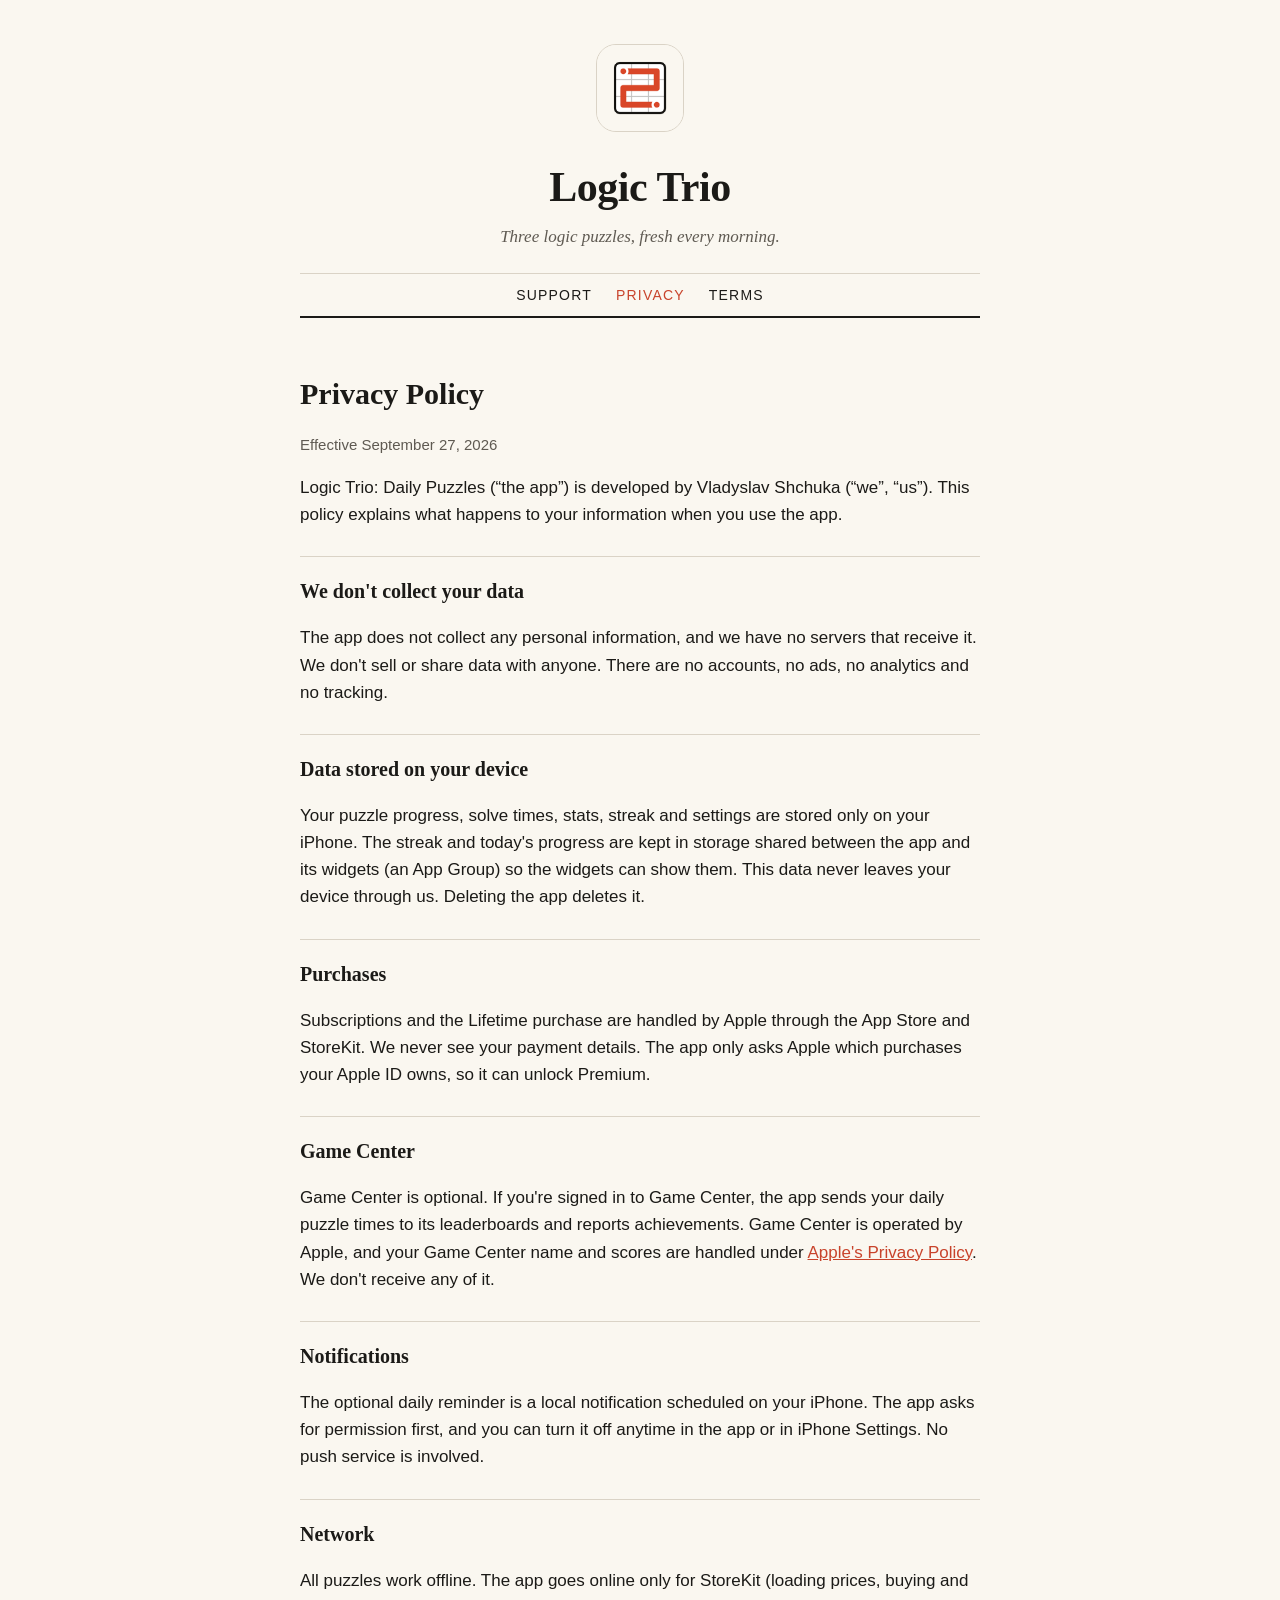
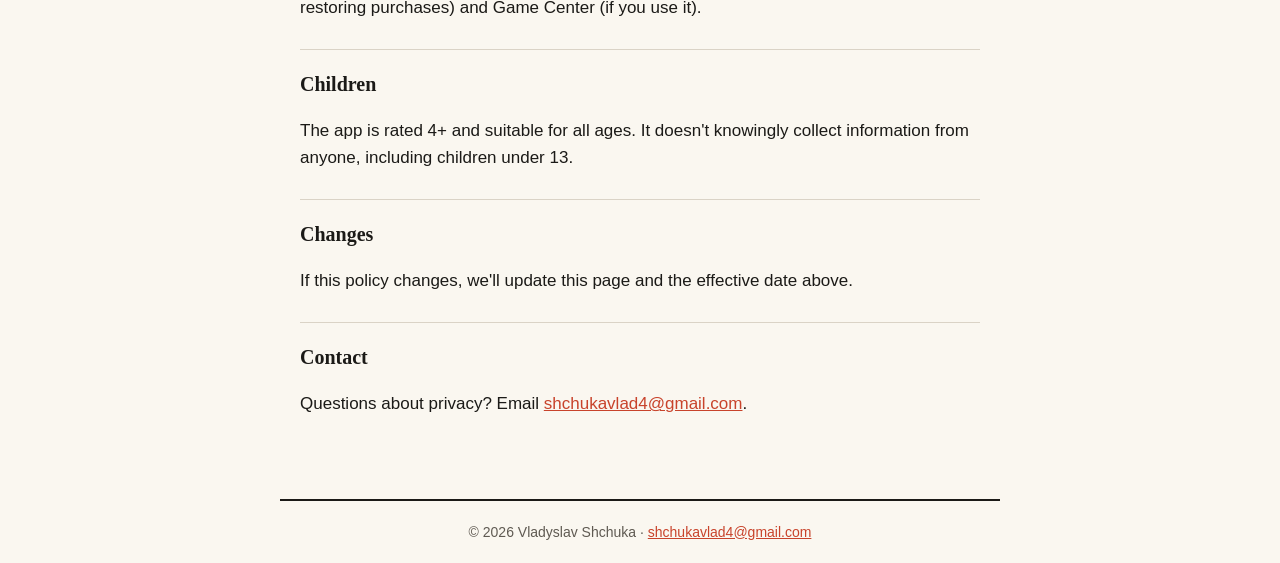
==== privacy.html @ 159330db "Add files via upload" ====
<!doctype html>
<html lang="en"><head><meta charset="utf-8"><meta name="viewport" content="width=device-width, initial-scale=1">
<title>Privacy Policy · Logic Trio</title><link rel="stylesheet" href="style.css"><link rel="icon" href="icon.png"></head>
<body><header class="hero"><img src="icon.png" alt="Logic Trio app icon"><h1>Logic Trio</h1><p>Three logic puzzles, fresh every morning.</p>
<nav><a href="index.html">Support</a><a href="privacy.html" aria-current="page">Privacy</a><a href="terms.html">Terms</a></nav></header>
<main>
<h2>Privacy Policy</h2>
<p class="muted">Effective September 27, 2026</p>
<p>Logic Trio: Daily Puzzles (“the app”) is developed by Vladyslav Shchuka (“we”, “us”). This policy explains what happens to your information when you use the app.</p>

<h3>We don't collect your data</h3>
<p>The app does not collect any personal information, and we have no servers that receive it. We don't sell or share data with anyone. There are no accounts, no ads, no analytics and no tracking.</p>

<h3>Data stored on your device</h3>
<p>Your puzzle progress, solve times, stats, streak and settings are stored only on your iPhone. The streak and today's progress are kept in storage shared between the app and its widgets (an App Group) so the widgets can show them. This data never leaves your device through us. Deleting the app deletes it.</p>

<h3>Purchases</h3>
<p>Subscriptions and the Lifetime purchase are handled by Apple through the App Store and StoreKit. We never see your payment details. The app only asks Apple which purchases your Apple ID owns, so it can unlock Premium.</p>

<h3>Game Center</h3>
<p>Game Center is optional. If you're signed in to Game Center, the app sends your daily puzzle times to its leaderboards and reports achievements. Game Center is operated by Apple, and your Game Center name and scores are handled under <a href="https://www.apple.com/legal/privacy/">Apple's Privacy Policy</a>. We don't receive any of it.</p>

<h3>Notifications</h3>
<p>The optional daily reminder is a local notification scheduled on your iPhone. The app asks for permission first, and you can turn it off anytime in the app or in iPhone Settings. No push service is involved.</p>

<h3>Network</h3>
<p>All puzzles work offline. The app goes online only for StoreKit (loading prices, buying and restoring purchases) and Game Center (if you use it).</p>

<h3>Children</h3>
<p>The app is rated 4+ and suitable for all ages. It doesn't knowingly collect information from anyone, including children under 13.</p>

<h3>Changes</h3>
<p>If this policy changes, we'll update this page and the effective date above.</p>

<h3>Contact</h3>
<p>Questions about privacy? Email <a href="mailto:shchukavlad4@gmail.com">shchukavlad4@gmail.com</a>.</p>
</main><footer>© 2026 Vladyslav Shchuka · <a href="mailto:shchukavlad4@gmail.com">shchukavlad4@gmail.com</a></footer></body></html>
---- style.css ----
:root {
  --paper: #FAF7F0; --surface: #FFFFFF; --ink: #1B1A17; --muted: #5F5A52; --line: #DAD3C6; --accent: #C8432B;
  color-scheme: light dark;
}
@media (prefers-color-scheme: dark) {
  :root { --paper: #121212; --surface: #1D1D1F; --ink: #F2EFE8; --muted: #A8A39A; --line: #34322E; --accent: #FF7F63; }
}
* { box-sizing: border-box; }
body { margin: 0; background: var(--paper); color: var(--ink);
  font: 17px/1.6 -apple-system, BlinkMacSystemFont, "SF Pro Text", "Helvetica Neue", Arial, sans-serif; }
.hero { max-width: 720px; margin: 0 auto; padding: 44px 20px 0; text-align: center; }
.hero img { width: 88px; height: 88px; border-radius: 20px; border: 1px solid var(--line); }
.hero h1 { font-family: "New York", "Iowan Old Style", Georgia, serif; font-weight: 700; font-size: 42px; letter-spacing: -0.5px; margin: 14px 0 2px; }
.hero p { margin: 0; color: var(--muted); font-family: "New York", "Iowan Old Style", Georgia, serif; font-style: italic; }
nav { margin-top: 22px; padding: 10px 0; font-size: 14px; letter-spacing: 1.2px; text-transform: uppercase;
  border-top: 1px solid var(--line); border-bottom: 2px solid var(--ink); }
nav a { color: var(--ink); text-decoration: none; margin: 0 12px; }
nav a:hover, nav a[aria-current="page"] { color: var(--accent); }
main { max-width: 720px; margin: 0 auto; padding: 24px 20px 64px; }
h2 { font-family: "New York", "Iowan Old Style", Georgia, serif; font-weight: 700; font-size: 30px; margin: 28px 0 8px; }
h3 { font-family: "New York", "Iowan Old Style", Georgia, serif; font-weight: 600; font-size: 20px; margin: 28px 0 4px;
  padding-top: 18px; border-top: 1px solid var(--line); }
a { color: var(--accent); }
ol, ul { padding-left: 22px; }
li { margin: 4px 0; }
.card { background: var(--surface); border: 1px solid var(--line); border-left: 3px solid var(--accent); padding: 18px 22px; margin: 18px 0; }
.muted { color: var(--muted); font-size: 15px; }
footer { max-width: 720px; margin: 0 auto; text-align: center; color: var(--muted); font-size: 14px; padding: 20px; border-top: 2px solid var(--ink); }
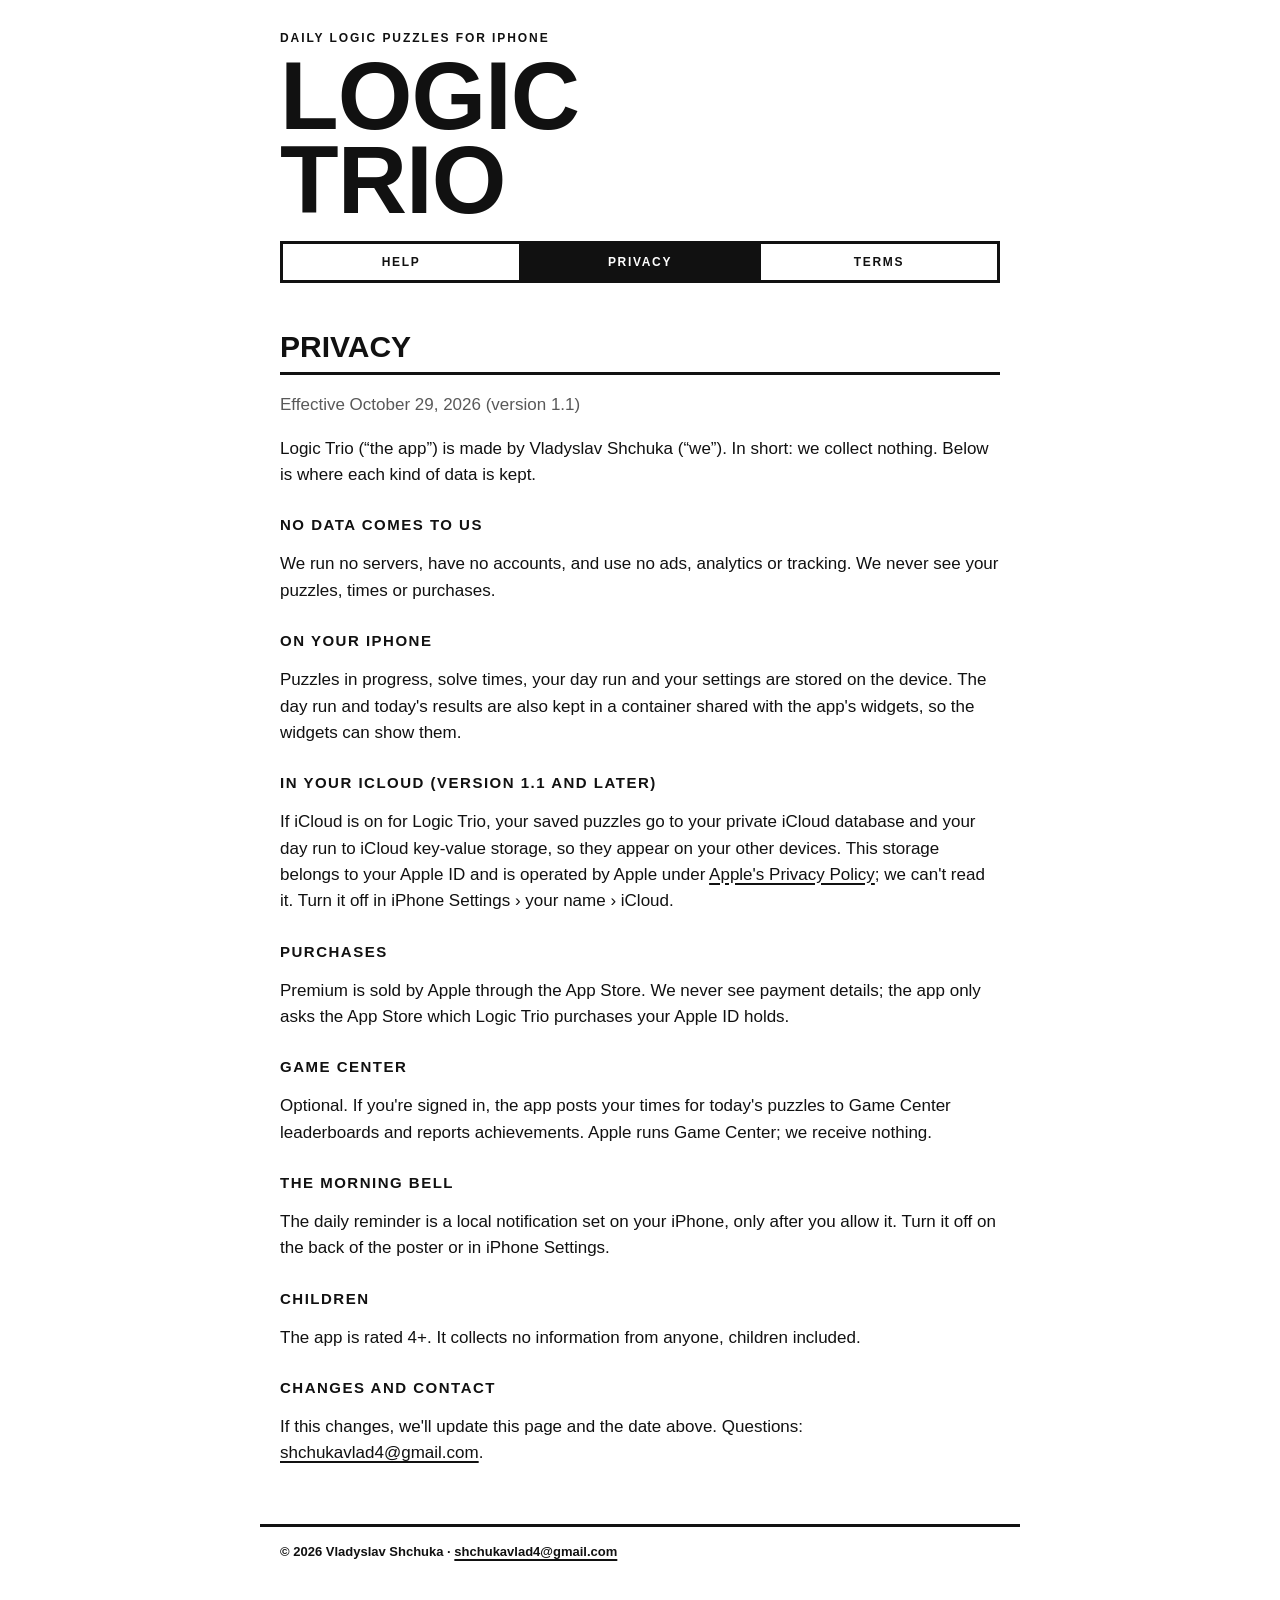
==== commit 8ee0b281: "Logic Trio 1.1: poster look, privacy names iCloud sync" ====
--- a/privacy.html
+++ b/privacy.html
@@ -1,37 +1,37 @@
 <!doctype html>
 <html lang="en"><head><meta charset="utf-8"><meta name="viewport" content="width=device-width, initial-scale=1">
-<title>Privacy Policy · Logic Trio</title><link rel="stylesheet" href="style.css"><link rel="icon" href="icon.png"></head>
-<body><header class="hero"><img src="icon.png" alt="Logic Trio app icon"><h1>Logic Trio</h1><p>Three logic puzzles, fresh every morning.</p>
-<nav><a href="index.html">Support</a><a href="privacy.html" aria-current="page">Privacy</a><a href="terms.html">Terms</a></nav></header>
+<title>Privacy · Logic Trio</title><meta name="description" content="Logic Trio: three daily logic puzzles (Crowns, Binary, Path) with hints that teach.">
+<link rel="stylesheet" href="style.css"><link rel="icon" href="icon.png"></head>
+<body>
+<header class="mast"><div class="date">Daily logic puzzles for iPhone</div><h1>Logic<br>Trio</h1>
+<nav><a href="index.html">Help</a><a href="privacy.html" aria-current="page">Privacy</a><a href="terms.html">Terms</a></nav></header>
 <main>
-<h2>Privacy Policy</h2>
-<p class="muted">Effective September 27, 2026</p>
-<p>Logic Trio: Daily Puzzles (“the app”) is developed by Vladyslav Shchuka (“we”, “us”). This policy explains what happens to your information when you use the app.</p>
+<h2>Privacy</h2>
+<p class="muted">Effective October 29, 2026 (version 1.1)</p>
+<p>Logic Trio (“the app”) is made by Vladyslav Shchuka (“we”). In short: we collect nothing. Below is where each kind of data is kept.</p>
 
-<h3>We don't collect your data</h3>
-<p>The app does not collect any personal information, and we have no servers that receive it. We don't sell or share data with anyone. There are no accounts, no ads, no analytics and no tracking.</p>
+<h3>No data comes to us</h3>
+<p>We run no servers, have no accounts, and use no ads, analytics or tracking. We never see your puzzles, times or purchases.</p>
 
-<h3>Data stored on your device</h3>
-<p>Your puzzle progress, solve times, stats, streak and settings are stored only on your iPhone. The streak and today's progress are kept in storage shared between the app and its widgets (an App Group) so the widgets can show them. This data never leaves your device through us. Deleting the app deletes it.</p>
+<h3>On your iPhone</h3>
+<p>Puzzles in progress, solve times, your day run and your settings are stored on the device. The day run and today's results are also kept in a container shared with the app's widgets, so the widgets can show them.</p>
+
+<h3>In your iCloud (version 1.1 and later)</h3>
+<p>If iCloud is on for Logic Trio, your saved puzzles go to your private iCloud database and your day run to iCloud key-value storage, so they appear on your other devices. This storage belongs to your Apple ID and is operated by Apple under <a href="https://www.apple.com/legal/privacy/">Apple's Privacy Policy</a>; we can't read it. Turn it off in iPhone Settings › your name › iCloud.</p>
 
 <h3>Purchases</h3>
-<p>Subscriptions and the Lifetime purchase are handled by Apple through the App Store and StoreKit. We never see your payment details. The app only asks Apple which purchases your Apple ID owns, so it can unlock Premium.</p>
+<p>Premium is sold by Apple through the App Store. We never see payment details; the app only asks the App Store which Logic Trio purchases your Apple ID holds.</p>
 
 <h3>Game Center</h3>
-<p>Game Center is optional. If you're signed in to Game Center, the app sends your daily puzzle times to its leaderboards and reports achievements. Game Center is operated by Apple, and your Game Center name and scores are handled under <a href="https://www.apple.com/legal/privacy/">Apple's Privacy Policy</a>. We don't receive any of it.</p>
+<p>Optional. If you're signed in, the app posts your times for today's puzzles to Game Center leaderboards and reports achievements. Apple runs Game Center; we receive nothing.</p>
 
-<h3>Notifications</h3>
-<p>The optional daily reminder is a local notification scheduled on your iPhone. The app asks for permission first, and you can turn it off anytime in the app or in iPhone Settings. No push service is involved.</p>
-
-<h3>Network</h3>
-<p>All puzzles work offline. The app goes online only for StoreKit (loading prices, buying and restoring purchases) and Game Center (if you use it).</p>
+<h3>The morning bell</h3>
+<p>The daily reminder is a local notification set on your iPhone, only after you allow it. Turn it off on the back of the poster or in iPhone Settings.</p>
 
 <h3>Children</h3>
-<p>The app is rated 4+ and suitable for all ages. It doesn't knowingly collect information from anyone, including children under 13.</p>
+<p>The app is rated 4+. It collects no information from anyone, children included.</p>
 
-<h3>Changes</h3>
-<p>If this policy changes, we'll update this page and the effective date above.</p>
-
-<h3>Contact</h3>
-<p>Questions about privacy? Email <a href="mailto:shchukavlad4@gmail.com">shchukavlad4@gmail.com</a>.</p>
-</main><footer>© 2026 Vladyslav Shchuka · <a href="mailto:shchukavlad4@gmail.com">shchukavlad4@gmail.com</a></footer></body></html>
+<h3>Changes and contact</h3>
+<p>If this changes, we'll update this page and the date above. Questions: <a href="mailto:shchukavlad4@gmail.com">shchukavlad4@gmail.com</a>.</p>
+</main>
+<footer>© 2026 Vladyslav Shchuka · <a href="mailto:shchukavlad4@gmail.com">shchukavlad4@gmail.com</a></footer></body></html>
--- a/style.css
+++ b/style.css
@@ -1,28 +1,30 @@
+/* Logic Trio: a Swiss poster. White paper, one grotesk, flat bands, square corners. */
 :root {
-  --paper: #FAF7F0; --surface: #FFFFFF; --ink: #1B1A17; --muted: #5F5A52; --line: #DAD3C6; --accent: #C8432B;
-  color-scheme: light dark;
+  --paper: #ffffff; --ink: #111111; --soft: #595959; --rule: #111111;
+  --crowns: #f2b705; --on-crowns: #1c1400; --binary: #2747d9; --path: #e8452c;
+  --wide: "SF Pro Display", "Helvetica Neue", Arial, sans-serif;
 }
 @media (prefers-color-scheme: dark) {
-  :root { --paper: #121212; --surface: #1D1D1F; --ink: #F2EFE8; --muted: #A8A39A; --line: #34322E; --accent: #FF7F63; }
+  :root { --paper: #0e0e0e; --ink: #f2f2f2; --soft: #a6a6a6; --rule: #f2f2f2; --crowns: #e5ad05; --binary: #3d5cf0; --path: #f05a40; }
 }
 * { box-sizing: border-box; }
-body { margin: 0; background: var(--paper); color: var(--ink);
-  font: 17px/1.6 -apple-system, BlinkMacSystemFont, "SF Pro Text", "Helvetica Neue", Arial, sans-serif; }
-.hero { max-width: 720px; margin: 0 auto; padding: 44px 20px 0; text-align: center; }
-.hero img { width: 88px; height: 88px; border-radius: 20px; border: 1px solid var(--line); }
-.hero h1 { font-family: "New York", "Iowan Old Style", Georgia, serif; font-weight: 700; font-size: 42px; letter-spacing: -0.5px; margin: 14px 0 2px; }
-.hero p { margin: 0; color: var(--muted); font-family: "New York", "Iowan Old Style", Georgia, serif; font-style: italic; }
-nav { margin-top: 22px; padding: 10px 0; font-size: 14px; letter-spacing: 1.2px; text-transform: uppercase;
-  border-top: 1px solid var(--line); border-bottom: 2px solid var(--ink); }
-nav a { color: var(--ink); text-decoration: none; margin: 0 12px; }
-nav a:hover, nav a[aria-current="page"] { color: var(--accent); }
-main { max-width: 720px; margin: 0 auto; padding: 24px 20px 64px; }
-h2 { font-family: "New York", "Iowan Old Style", Georgia, serif; font-weight: 700; font-size: 30px; margin: 28px 0 8px; }
-h3 { font-family: "New York", "Iowan Old Style", Georgia, serif; font-weight: 600; font-size: 20px; margin: 28px 0 4px;
-  padding-top: 18px; border-top: 1px solid var(--line); }
-a { color: var(--accent); }
-ol, ul { padding-left: 22px; }
-li { margin: 4px 0; }
-.card { background: var(--surface); border: 1px solid var(--line); border-left: 3px solid var(--accent); padding: 18px 22px; margin: 18px 0; }
-.muted { color: var(--muted); font-size: 15px; }
-footer { max-width: 720px; margin: 0 auto; text-align: center; color: var(--muted); font-size: 14px; padding: 20px; border-top: 2px solid var(--ink); }
+html { background: var(--paper); }
+body { margin: 0; color: var(--ink); background: var(--paper); font: 17px/1.55 -apple-system, BlinkMacSystemFont, "Helvetica Neue", Arial, sans-serif; }
+a { color: inherit; text-decoration-thickness: 2px; text-underline-offset: 3px; }
+.mast { max-width: 760px; margin: 0 auto; padding: 32px 20px 0; }
+.mast .date { font: 800 12px/1 var(--wide); letter-spacing: .16em; text-transform: uppercase; }
+.mast h1 { font: 900 clamp(48px, 13vw, 96px)/.88 var(--wide); letter-spacing: -.01em; text-transform: uppercase; margin: 10px 0 18px; font-stretch: expanded; }
+.mast nav { display: flex; gap: 0; border: 3px solid var(--rule); }
+.mast nav a { flex: 1; text-align: center; padding: 12px 6px; text-decoration: none; font: 800 12px/1 var(--wide); letter-spacing: .14em; text-transform: uppercase; }
+.mast nav a + a { border-left: 3px solid var(--rule); }
+.mast nav a[aria-current] { background: var(--ink); color: var(--paper); }
+.stripes a { display: block; padding: 22px 20px; text-decoration: none; }
+.stripes a span { display: block; max-width: 720px; margin: 0 auto; }
+.stripes b { display: block; font: 900 clamp(40px, 11vw, 72px)/1 var(--wide); text-transform: uppercase; }
+.s1 { background: var(--crowns); color: var(--on-crowns); } .s2 { background: var(--binary); color: #fff; } .s3 { background: var(--path); color: #fff; }
+main { max-width: 760px; margin: 0 auto; padding: 8px 20px 40px; }
+h2 { font: 900 30px/1.05 var(--wide); text-transform: uppercase; border-bottom: 3px solid var(--rule); padding-bottom: 10px; margin: 40px 0 16px; }
+h3 { font: 800 15px/1.2 var(--wide); letter-spacing: .1em; text-transform: uppercase; margin: 28px 0 6px; }
+.muted { color: var(--soft); }
+ol.rules { padding-left: 1.2em; } ol.rules li { margin: 4px 0; }
+footer { border-top: 3px solid var(--rule); max-width: 760px; margin: 0 auto; padding: 16px 20px 40px; font: 700 13px/1.4 var(--wide); }
